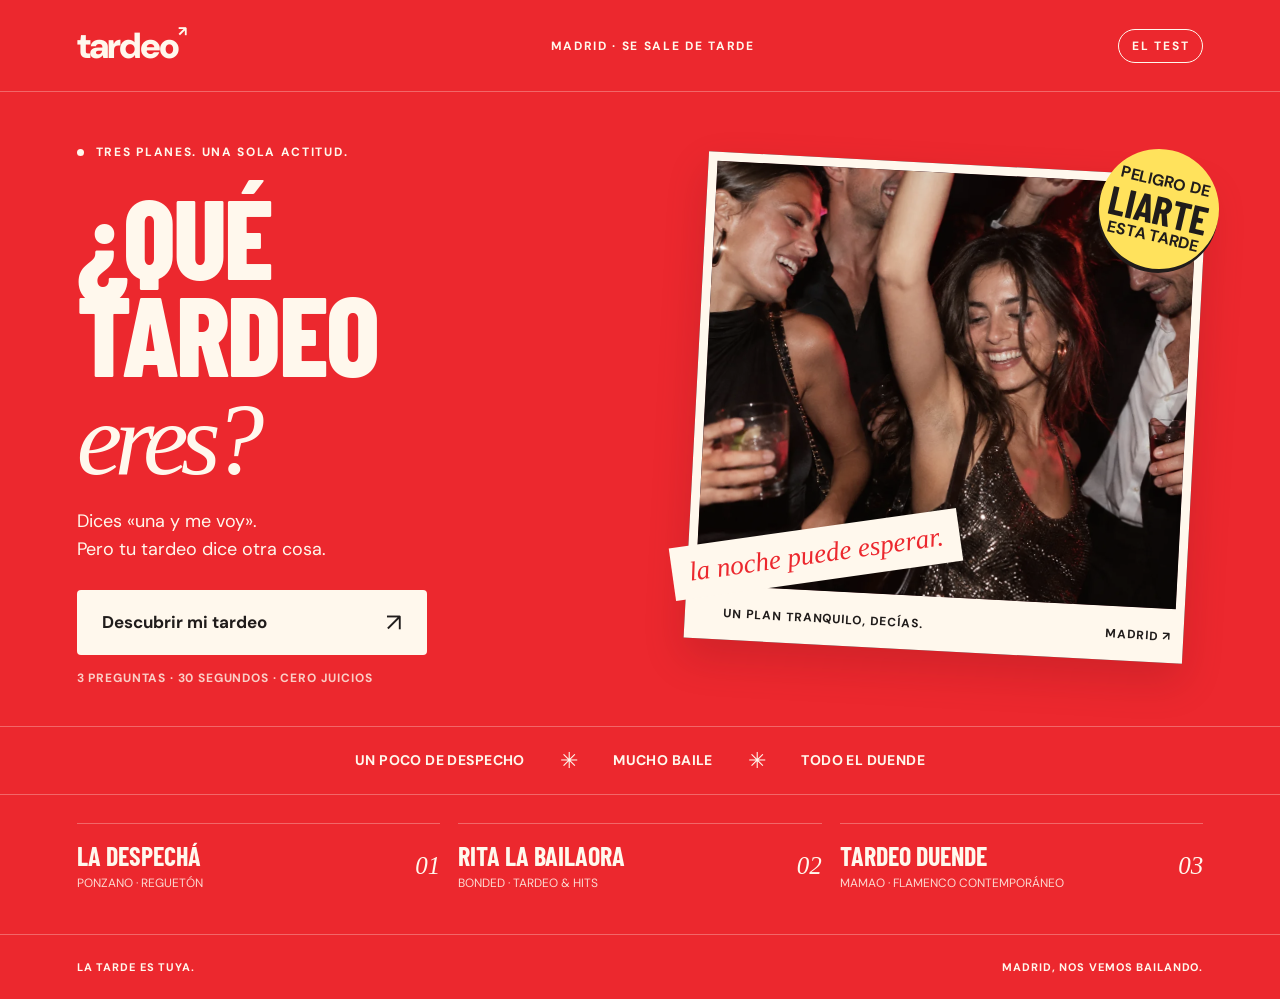
==== tardeo/index.html @ af826b69 "Añadir index.html al quiz de tres preguntas ¿Qué tardeo eres?" ====
<!doctype html>
<html lang="es"><head><meta charset="utf-8"><meta name="viewport" content="width=device-width, initial-scale=1"><meta name="theme-color" content="#ec282e"><title>¿Qué tardeo eres? · Madrid</title><meta name="description" content="Tres preguntas. Tres tardeos. Descubre si eres La Despechá, Rita la Bailaora o Tardeo Duende."><link rel="icon" href="data:image/svg+xml,%3Csvg xmlns='http://www.w3.org/2000/svg' viewBox='0 0 32 32'%3E%3Crect width='32' height='32' rx='8' fill='%23ec282e'/%3E%3Ctext x='16' y='24' text-anchor='middle' font-family='sans-serif' font-size='26' font-weight='900' fill='%23fff7ed'%3Et%3C/text%3E%3C/svg%3E"><link rel="stylesheet" href="styles.css"><script src="image.js" defer></script><script src="config.js" defer></script><script src="app.js" defer></script></head>
<body><a class="skip" href="#main">Saltar al contenido</a><header class="topbar"><a class="wordmark" href="./" aria-label="Qué tardeo eres, inicio">tardeo<span>↗</span></a><span class="top-note">MADRID · SE SALE DE TARDE</span><span class="edition">EL TEST</span></header><main id="main" tabindex="-1"></main><footer><span>LA TARDE ES TUYA.</span><span>MADRID, NOS VEMOS BAILANDO.</span></footer><noscript><p class="noscript">Activa JavaScript para jugar al quiz. Nos encuentras en La Despechá, C. Santísima Trinidad 34; Rita la Bailaora, Bonded, C. Miguel Ángel 9; y Tardeo Duende, Sala MAMAO, C. Alberto Alcocer 48, Madrid.</p></noscript></body></html>
---- tardeo/styles.css ----
@import url('https://fonts.googleapis.com/css2?family=Barlow+Condensed:wght@600;700;800;900&family=DM+Sans:wght@400;500;600;700&display=swap');
:root{--red:#ec282e;--paper:#fff8ed;--ink:#201c1b;--yellow:#ffe25c;--line:rgba(255,248,237,.3);font-family:'DM Sans',Arial,sans-serif;color:var(--paper);background:var(--red);font-synthesis:none}*{box-sizing:border-box}body{margin:0}button,a{-webkit-tap-highlight-color:transparent}button,input{font:inherit}button,a{touch-action:manipulation}button{cursor:pointer}a{color:inherit}button:focus-visible,a:focus-visible{outline:3px solid currentColor;outline-offset:5px}button:disabled{cursor:default}h1,h2,h3,p{margin:0}button{color:inherit}.topbar{height:92px;max-width:1400px;margin:auto;padding:0 6%;display:flex;align-items:center;justify-content:space-between;border-bottom:1px solid var(--line)}.wordmark{text-decoration:none;font-weight:900;letter-spacing:-2px;font-size:36px}.wordmark span{font-size:14px;vertical-align:top;letter-spacing:0}.top-note,.edition,.eyebrow,.micro,footer,.tag{font-size:12px;letter-spacing:.14em;font-weight:700}.edition{border:1px solid currentColor;padding:8px 13px;border-radius:30px}.hero{max-width:1400px;margin:auto;padding:52px 6% 40px;display:grid;grid-template-columns:1.05fr 1fr;gap:5%;align-items:center;min-height:620px}.eyebrow{display:flex;gap:12px;align-items:center}.eyebrow:before{content:'';height:7px;width:7px;background:currentColor;border-radius:50%}.hero h1{font-family:'Barlow Condensed','Arial Narrow',Impact,sans-serif;font-size:clamp(86px,8.8vw,136px);font-weight:800;letter-spacing:-.025em;line-height:.86;text-transform:uppercase;margin:27px 0 24px}.hero h1 em{font-family:Georgia,serif;font-size:.91em;font-weight:400;letter-spacing:-.075em;text-transform:lowercase}.intro{font-size:18px;line-height:1.55;max-width:350px;margin-bottom:26px}.primary{border:0;background:var(--paper);color:var(--ink);padding:20px 25px;min-height:62px;display:flex;justify-content:space-between;gap:35px;align-items:center;font-weight:700;text-decoration:none;font-size:17px;border-radius:4px;transition:transform .2s,background .2s}.primary:hover{transform:translateY(-2px);background:var(--yellow)}.hero .primary{width:min(100%,350px)}.arrow{font-size:25px;font-weight:400;line-height:1}.micro{font-size:12px;letter-spacing:.07em;opacity:.8;margin-top:15px}.hero-art{position:relative;align-self:stretch;min-height:500px;margin:5px 0 15px}.photo-frame{position:absolute;inset:15px 8px 20px 15px;background:#3b161c;transform:rotate(3deg);border:9px solid var(--paper);border-bottom:54px solid var(--paper);box-shadow:0 18px 40px #650e1933;overflow:hidden}.photo-frame img{height:100%;width:100%;object-fit:cover;object-position:center 40%;filter:saturate(.8)}.photo-caption{position:absolute;bottom:38px;left:42px;right:32px;color:var(--ink);transform:rotate(3deg);font-size:12px;font-weight:700;letter-spacing:.08em;display:flex;justify-content:space-between}.sticker{position:absolute;top:0;right:-16px;width:120px;height:120px;background:var(--yellow);color:var(--ink);border-radius:50%;transform:rotate(13deg);display:grid;align-content:center;text-align:center;line-height:1;font-size:16px;font-weight:700;box-shadow:0 4px 0 #201c1b}.sticker strong{font-family:'Barlow Condensed',Impact,sans-serif;font-size:40px}.photo-label{position:absolute;left:-10px;bottom:90px;background:var(--paper);color:var(--red);padding:11px 17px;font-family:Georgia,serif;font-style:italic;font-size:27px;transform:rotate(-8deg)}.ticker{border-top:1px solid var(--line);border-bottom:1px solid var(--line);padding:19px 4%;display:flex;justify-content:center;align-items:center;gap:35px;font-size:14px;font-weight:700;letter-spacing:.03em}.ticker b{font-size:22px}.lineup{max-width:1400px;margin:auto;padding:28px 6% 42px;display:grid;grid-template-columns:repeat(3,1fr);gap:18px}.brand-mini{border-top:1px solid var(--line);padding-top:16px;display:flex;justify-content:space-between;gap:10px;align-items:center}.brand-mini strong{display:block;font-family:'Barlow Condensed',Impact,sans-serif;font-size:26px}.brand-mini small{font-size:12px;opacity:.85}.brand-mini span{font-family:Georgia,serif;font-size:25px;font-style:italic}footer{padding:25px 6%;max-width:1400px;margin:auto;border-top:1px solid var(--line);display:flex;justify-content:space-between;gap:20px;font-size:11px;letter-spacing:.08em}.skip{position:fixed;top:-70px;left:15px;background:var(--ink);padding:15px;z-index:20}.skip:focus{top:10px}.noscript{padding:30px}.quiz-shell{max-width:760px;margin:0 auto;padding:40px 24px 70px;min-height:calc(100svh - 158px)}.quiz-meta{display:flex;align-items:center;justify-content:space-between;margin-bottom:22px;font-size:14px}.text-button{background:none;border:0;text-decoration:underline;text-underline-offset:4px;padding:12px 0;font-size:14px}.progress{height:4px;background:#ffffff35;margin-bottom:40px;border-radius:5px;overflow:hidden}.progress i{display:block;height:100%;background:var(--paper);transition:width .3s}.question-title{font-family:'Barlow Condensed',Impact,sans-serif;font-size:clamp(42px,7vw,65px);line-height:1.03;text-transform:uppercase;letter-spacing:-.02em;margin:14px 0}.question-note{font-size:16px;opacity:.85;margin-bottom:27px;line-height:1.5}.answers{display:grid;gap:12px}.answer{display:flex;align-items:center;gap:18px;padding:21px;text-align:left;border:1px solid #fff8ed80;background:transparent;border-radius:5px;font-size:17px;line-height:1.4;min-height:82px;transition:background .15s,transform .15s}.answer:hover,.answer[aria-pressed=true]{background:var(--paper);color:var(--ink);transform:translateX(3px)}.answer-letter{border:1px solid currentColor;border-radius:50%;width:32px;height:32px;display:grid;place-items:center;flex-shrink:0;font-size:13px}.next{width:100%;margin-top:25px}.next:disabled{opacity:.45;transform:none}.analysis{min-height:calc(100svh - 158px);padding:70px 24px;display:grid;place-content:center;text-align:center}.analysis h1{font-family:'Barlow Condensed',Impact,sans-serif;font-size:clamp(42px,7vw,76px);line-height:1;text-transform:uppercase;max-width:600px;margin:30px 0 20px}.spinner{height:100px;width:100px;border:2px solid #fff8ed44;border-top:5px solid var(--paper);border-radius:50%;margin:auto;animation:spin 1s linear infinite}.analysis p{min-height:48px;line-height:1.5}.result-page{--accent:var(--red);--surface:var(--paper);background:var(--surface);color:var(--accent);min-height:80vh;padding:45px 6% 60px}.result-page.despecha{--surface:#201518;--accent:#ff666c}.result-page.rita{--surface:#ffe25c;--accent:#98212a}.result-page.duende{--surface:#fff8ed;--accent:#b7222b}.result-main{max-width:1100px;margin:auto;display:grid;grid-template-columns:1.1fr 1fr;gap:60px;align-items:center}.result-title{font-family:'Barlow Condensed',Impact,sans-serif;text-transform:uppercase;font-size:clamp(58px,8vw,110px);line-height:.9;letter-spacing:-.03em;margin:23px 0}.rita .result-title{font-family:Georgia,serif;text-transform:none;font-style:italic;line-height:.95;font-weight:400;font-size:clamp(56px,6.8vw,94px)}.duende .result-title{font-weight:900;letter-spacing:-.045em}.diagnosis{font-size:23px;line-height:1.35;max-width:530px;margin-bottom:20px}.result-description{font-size:16px;line-height:1.65;max-width:510px}.tags{display:flex;flex-wrap:wrap;gap:8px;margin:25px 0}.tag{border:1px solid currentColor;border-radius:30px;padding:8px 11px;font-size:11px;letter-spacing:.04em}.result-visual{position:relative;min-height:400px;border:1px solid currentColor;padding:18px;display:flex;align-items:center;justify-content:center;text-align:center;overflow:hidden}.result-visual img{position:absolute;inset:0;width:100%;height:100%;object-fit:cover;opacity:.38;filter:grayscale(1)}.result-visual:after{content:'';position:absolute;inset:0;background:linear-gradient(0deg,#160e16aa,transparent)}.brand-poster{position:relative;z-index:1;font-family:'Barlow Condensed',Impact,sans-serif;font-size:clamp(48px,6vw,83px);line-height:.95;color:var(--paper);text-transform:uppercase;transform:rotate(-7deg)}.rita .brand-poster{font-family:Georgia,serif;font-style:italic;text-transform:none;color:var(--yellow);transform:rotate(-6deg)}.duende .brand-poster{font-weight:900;color:white;transform:none;letter-spacing:-.04em;border-top:5px solid;border-bottom:5px solid;padding:16px 0}.location{margin-top:30px;padding-top:22px;border-top:1px solid;line-height:1.7;font-size:16px}.location strong{display:block}.result-page .primary{margin-top:20px;background:var(--accent);color:var(--surface)}.others{max-width:1100px;margin:50px auto 0;padding-top:30px;border-top:1px solid}.others h2{font-family:'Barlow Condensed',Impact,sans-serif;font-size:32px;text-transform:uppercase}.others>p{margin:8px 0 22px;font-size:16px}.other-grid{display:grid;grid-template-columns:1fr 1fr;gap:16px}.other-card{color:inherit;background:transparent;border:1px solid currentColor;padding:22px;text-align:left;display:flex;flex-direction:column;align-items:flex-start;gap:10px}.other-card h3{font-family:'Barlow Condensed',Impact,sans-serif;font-size:28px}.other-card p{line-height:1.5;font-size:15px}.other-card span{font-size:14px;text-decoration:underline;text-underline-offset:4px}.restart{display:block;margin:25px auto 0}.enter{animation:enter .3s ease-out}@keyframes spin{to{transform:rotate(360deg)}}@keyframes enter{from{opacity:0;transform:translateY(10px)}to{opacity:1;transform:translateY(0)}}
@media(min-width:1500px){.hero{min-height:690px}.hero-art{min-height:570px}}@media(max-width:700px){.topbar{height:70px;padding:0 6%}.wordmark{font-size:29px}.top-note{display:none}.edition{font-size:11px}.hero{padding-top:30px;grid-template-columns:1fr;gap:20px;min-height:0}.hero h1{font-size:clamp(83px,21vw,125px);margin:20px 0}.eyebrow{font-size:11px}.intro{font-size:16px;max-width:310px;margin-bottom:20px}.hero .primary{width:100%;max-width:100%}.hero-art{min-height:330px;margin:8px 15px 0}.photo-frame{inset:10px 0 15px 0;border-bottom-width:44px}.photo-frame img{object-position:center 35%}.sticker{width:90px;height:90px;right:-15px;font-size:12px}.sticker strong{font-size:32px}.photo-caption{bottom:29px;left:18px;font-size:10px}.photo-label{font-size:23px;bottom:65px;left:-15px}.ticker{padding:15px 5%;gap:12px;font-size:10px;letter-spacing:0}.ticker b{font-size:17px}.lineup{padding:24px 6%;gap:13px;grid-template-columns:1fr}.brand-mini{padding:14px 0 0}.brand-mini strong{font-size:24px}.brand-mini small{font-size:12px}footer{font-size:10px;align-items:center}.quiz-shell{padding-top:22px}.progress{margin-bottom:28px}.answer{padding:17px 15px;min-height:84px;font-size:16px;gap:12px}.result-page{padding:30px 6% 40px}.result-main{grid-template-columns:1fr;gap:26px}.result-visual{min-height:280px}.brand-poster{font-size:68px}.diagnosis{font-size:22px}.other-grid{grid-template-columns:1fr}.others{margin-top:32px}.result-title{font-size:72px}.rita .result-title{font-size:64px}}
@media(prefers-reduced-motion:reduce){*,*:before,*:after{animation:none!important;transition:none!important;scroll-behavior:auto!important}}
main:focus{outline:none}.hero>div{min-width:0}
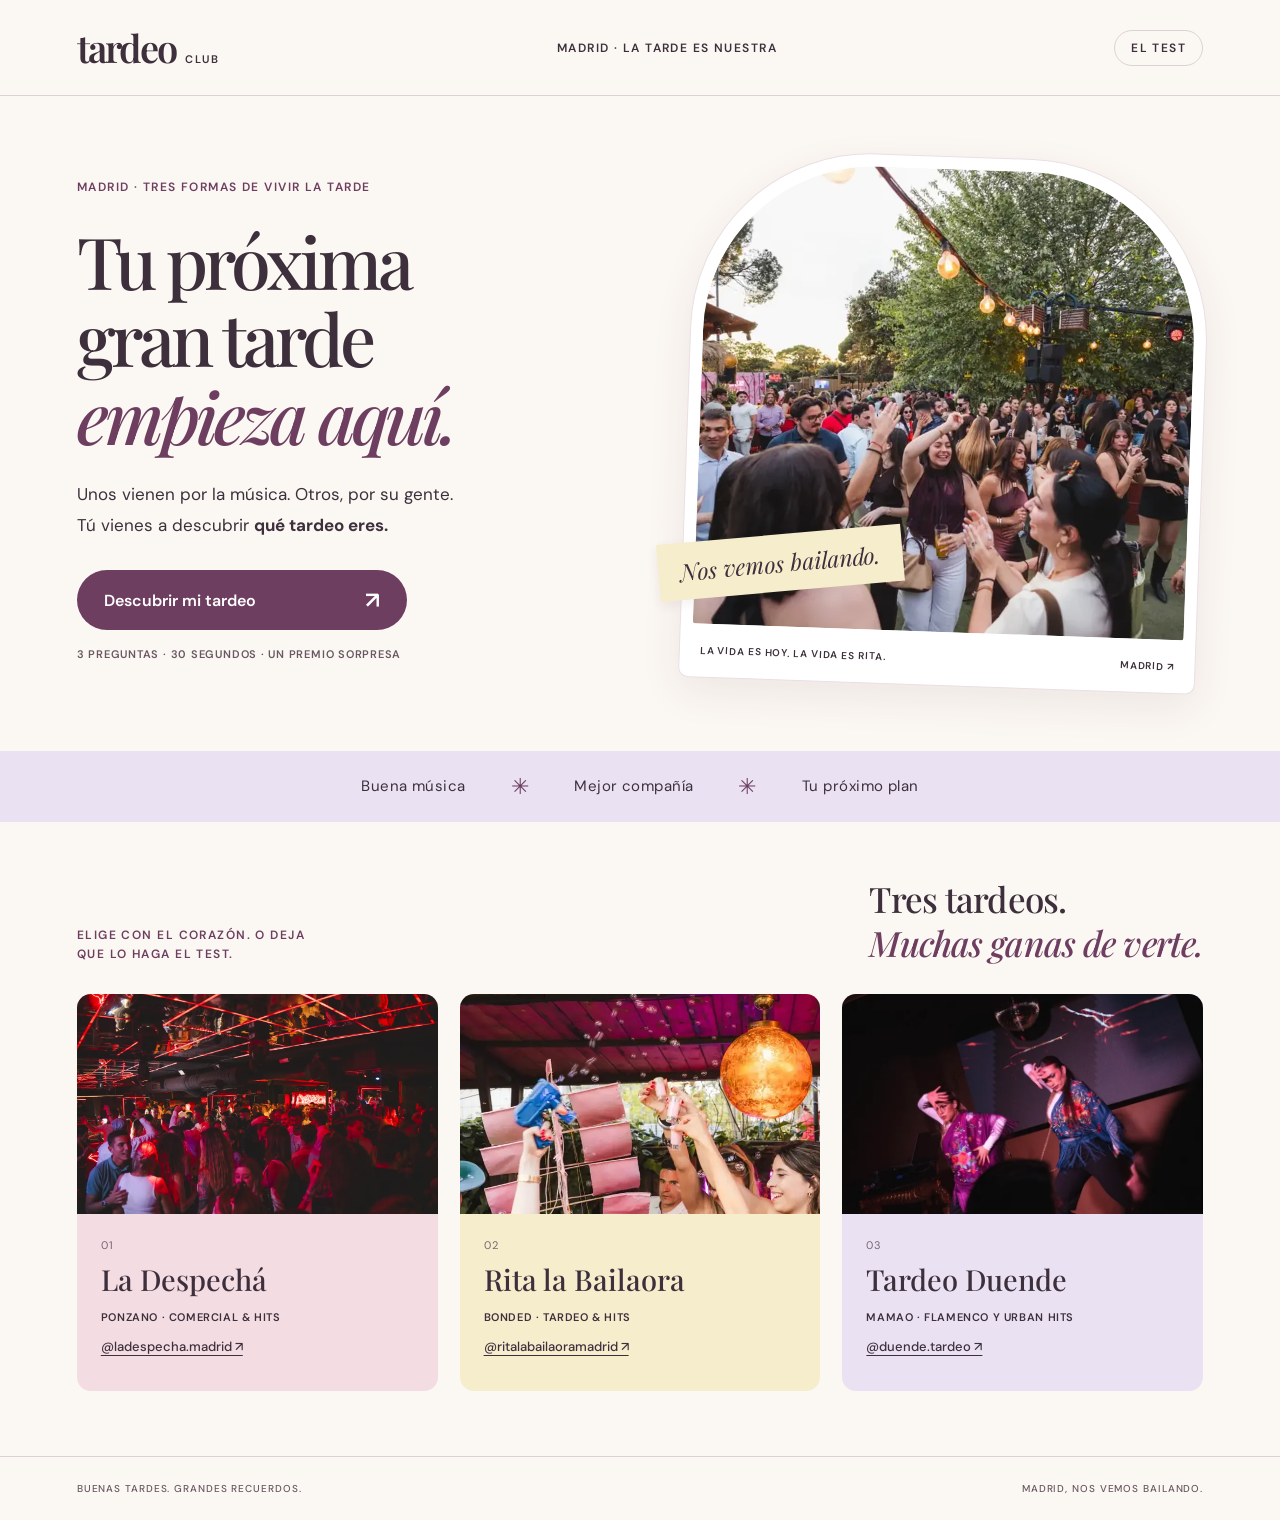
==== commit 35853ed7: "Rediseñar el quiz con colores pastel y fotos reales de cada tardeo" ====
--- a/tardeo/index.html
+++ b/tardeo/index.html
@@ -1,3 +1,3 @@
 <!doctype html>
-<html lang="es"><head><meta charset="utf-8"><meta name="viewport" content="width=device-width, initial-scale=1"><meta name="theme-color" content="#ec282e"><title>¿Qué tardeo eres? · Madrid</title><meta name="description" content="Tres preguntas. Tres tardeos. Descubre si eres La Despechá, Rita la Bailaora o Tardeo Duende."><link rel="icon" href="data:image/svg+xml,%3Csvg xmlns='http://www.w3.org/2000/svg' viewBox='0 0 32 32'%3E%3Crect width='32' height='32' rx='8' fill='%23ec282e'/%3E%3Ctext x='16' y='24' text-anchor='middle' font-family='sans-serif' font-size='26' font-weight='900' fill='%23fff7ed'%3Et%3C/text%3E%3C/svg%3E"><link rel="stylesheet" href="styles.css"><script src="image.js" defer></script><script src="config.js" defer></script><script src="app.js" defer></script></head>
-<body><a class="skip" href="#main">Saltar al contenido</a><header class="topbar"><a class="wordmark" href="./" aria-label="Qué tardeo eres, inicio">tardeo<span>↗</span></a><span class="top-note">MADRID · SE SALE DE TARDE</span><span class="edition">EL TEST</span></header><main id="main" tabindex="-1"></main><footer><span>LA TARDE ES TUYA.</span><span>MADRID, NOS VEMOS BAILANDO.</span></footer><noscript><p class="noscript">Activa JavaScript para jugar al quiz. Nos encuentras en La Despechá, C. Santísima Trinidad 34; Rita la Bailaora, Bonded, C. Miguel Ángel 9; y Tardeo Duende, Sala MAMAO, C. Alberto Alcocer 48, Madrid.</p></noscript></body></html>
+<html lang="es"><head><meta charset="utf-8"><meta name="viewport" content="width=device-width, initial-scale=1"><meta name="theme-color" content="#fbf7f2"><title>¿Qué tardeo eres? · Madrid</title><meta name="description" content="Tres preguntas. Tres tardeos. Descubre si eres La Despechá, Rita la Bailaora o Tardeo Duende."><link rel="icon" href="data:image/svg+xml,%3Csvg xmlns='http://www.w3.org/2000/svg' viewBox='0 0 32 32'%3E%3Crect width='32' height='32' rx='8' fill='%23ec282e'/%3E%3Ctext x='16' y='24' text-anchor='middle' font-family='sans-serif' font-size='26' font-weight='900' fill='%23fff7ed'%3Et%3C/text%3E%3C/svg%3E"><link rel="stylesheet" href="styles.css"><script src="photo-despecha1.js" defer></script><script src="photo-despecha2.js" defer></script><script src="photo-despecha3.js" defer></script><script src="photo-duende1.js" defer></script><script src="photo-duende2.js" defer></script><script src="photo-rita1.js" defer></script><script src="photo-rita2.js" defer></script><script src="photo-rita3.js" defer></script><script src="config.js" defer></script><script src="app.js" defer></script></head>
+<body><a class="skip" href="#main">Saltar al contenido</a><header class="topbar"><a class="wordmark" href="./" aria-label="Qué tardeo eres, inicio">tardeo<span>club</span></a><span class="top-note">MADRID · LA TARDE ES NUESTRA</span><span class="edition">EL TEST</span></header><main id="main" tabindex="-1"></main><footer><span>BUENAS TARDES. GRANDES RECUERDOS.</span><span>MADRID, NOS VEMOS BAILANDO.</span></footer><noscript><p class="noscript">Activa JavaScript para jugar al quiz. Nos encuentras en La Despechá, C. Santísima Trinidad 34; Rita la Bailaora, Bonded, C. Miguel Ángel 9; y Tardeo Duende, Sala MAMAO, C. Alberto Alcocer 48, Madrid.</p></noscript></body></html>
--- a/tardeo/styles.css
+++ b/tardeo/styles.css
@@ -1,5 +1,6 @@
-@import url('https://fonts.googleapis.com/css2?family=Barlow+Condensed:wght@600;700;800;900&family=DM+Sans:wght@400;500;600;700&display=swap');
-:root{--red:#ec282e;--paper:#fff8ed;--ink:#201c1b;--yellow:#ffe25c;--line:rgba(255,248,237,.3);font-family:'DM Sans',Arial,sans-serif;color:var(--paper);background:var(--red);font-synthesis:none}*{box-sizing:border-box}body{margin:0}button,a{-webkit-tap-highlight-color:transparent}button,input{font:inherit}button,a{touch-action:manipulation}button{cursor:pointer}a{color:inherit}button:focus-visible,a:focus-visible{outline:3px solid currentColor;outline-offset:5px}button:disabled{cursor:default}h1,h2,h3,p{margin:0}button{color:inherit}.topbar{height:92px;max-width:1400px;margin:auto;padding:0 6%;display:flex;align-items:center;justify-content:space-between;border-bottom:1px solid var(--line)}.wordmark{text-decoration:none;font-weight:900;letter-spacing:-2px;font-size:36px}.wordmark span{font-size:14px;vertical-align:top;letter-spacing:0}.top-note,.edition,.eyebrow,.micro,footer,.tag{font-size:12px;letter-spacing:.14em;font-weight:700}.edition{border:1px solid currentColor;padding:8px 13px;border-radius:30px}.hero{max-width:1400px;margin:auto;padding:52px 6% 40px;display:grid;grid-template-columns:1.05fr 1fr;gap:5%;align-items:center;min-height:620px}.eyebrow{display:flex;gap:12px;align-items:center}.eyebrow:before{content:'';height:7px;width:7px;background:currentColor;border-radius:50%}.hero h1{font-family:'Barlow Condensed','Arial Narrow',Impact,sans-serif;font-size:clamp(86px,8.8vw,136px);font-weight:800;letter-spacing:-.025em;line-height:.86;text-transform:uppercase;margin:27px 0 24px}.hero h1 em{font-family:Georgia,serif;font-size:.91em;font-weight:400;letter-spacing:-.075em;text-transform:lowercase}.intro{font-size:18px;line-height:1.55;max-width:350px;margin-bottom:26px}.primary{border:0;background:var(--paper);color:var(--ink);padding:20px 25px;min-height:62px;display:flex;justify-content:space-between;gap:35px;align-items:center;font-weight:700;text-decoration:none;font-size:17px;border-radius:4px;transition:transform .2s,background .2s}.primary:hover{transform:translateY(-2px);background:var(--yellow)}.hero .primary{width:min(100%,350px)}.arrow{font-size:25px;font-weight:400;line-height:1}.micro{font-size:12px;letter-spacing:.07em;opacity:.8;margin-top:15px}.hero-art{position:relative;align-self:stretch;min-height:500px;margin:5px 0 15px}.photo-frame{position:absolute;inset:15px 8px 20px 15px;background:#3b161c;transform:rotate(3deg);border:9px solid var(--paper);border-bottom:54px solid var(--paper);box-shadow:0 18px 40px #650e1933;overflow:hidden}.photo-frame img{height:100%;width:100%;object-fit:cover;object-position:center 40%;filter:saturate(.8)}.photo-caption{position:absolute;bottom:38px;left:42px;right:32px;color:var(--ink);transform:rotate(3deg);font-size:12px;font-weight:700;letter-spacing:.08em;display:flex;justify-content:space-between}.sticker{position:absolute;top:0;right:-16px;width:120px;height:120px;background:var(--yellow);color:var(--ink);border-radius:50%;transform:rotate(13deg);display:grid;align-content:center;text-align:center;line-height:1;font-size:16px;font-weight:700;box-shadow:0 4px 0 #201c1b}.sticker strong{font-family:'Barlow Condensed',Impact,sans-serif;font-size:40px}.photo-label{position:absolute;left:-10px;bottom:90px;background:var(--paper);color:var(--red);padding:11px 17px;font-family:Georgia,serif;font-style:italic;font-size:27px;transform:rotate(-8deg)}.ticker{border-top:1px solid var(--line);border-bottom:1px solid var(--line);padding:19px 4%;display:flex;justify-content:center;align-items:center;gap:35px;font-size:14px;font-weight:700;letter-spacing:.03em}.ticker b{font-size:22px}.lineup{max-width:1400px;margin:auto;padding:28px 6% 42px;display:grid;grid-template-columns:repeat(3,1fr);gap:18px}.brand-mini{border-top:1px solid var(--line);padding-top:16px;display:flex;justify-content:space-between;gap:10px;align-items:center}.brand-mini strong{display:block;font-family:'Barlow Condensed',Impact,sans-serif;font-size:26px}.brand-mini small{font-size:12px;opacity:.85}.brand-mini span{font-family:Georgia,serif;font-size:25px;font-style:italic}footer{padding:25px 6%;max-width:1400px;margin:auto;border-top:1px solid var(--line);display:flex;justify-content:space-between;gap:20px;font-size:11px;letter-spacing:.08em}.skip{position:fixed;top:-70px;left:15px;background:var(--ink);padding:15px;z-index:20}.skip:focus{top:10px}.noscript{padding:30px}.quiz-shell{max-width:760px;margin:0 auto;padding:40px 24px 70px;min-height:calc(100svh - 158px)}.quiz-meta{display:flex;align-items:center;justify-content:space-between;margin-bottom:22px;font-size:14px}.text-button{background:none;border:0;text-decoration:underline;text-underline-offset:4px;padding:12px 0;font-size:14px}.progress{height:4px;background:#ffffff35;margin-bottom:40px;border-radius:5px;overflow:hidden}.progress i{display:block;height:100%;background:var(--paper);transition:width .3s}.question-title{font-family:'Barlow Condensed',Impact,sans-serif;font-size:clamp(42px,7vw,65px);line-height:1.03;text-transform:uppercase;letter-spacing:-.02em;margin:14px 0}.question-note{font-size:16px;opacity:.85;margin-bottom:27px;line-height:1.5}.answers{display:grid;gap:12px}.answer{display:flex;align-items:center;gap:18px;padding:21px;text-align:left;border:1px solid #fff8ed80;background:transparent;border-radius:5px;font-size:17px;line-height:1.4;min-height:82px;transition:background .15s,transform .15s}.answer:hover,.answer[aria-pressed=true]{background:var(--paper);color:var(--ink);transform:translateX(3px)}.answer-letter{border:1px solid currentColor;border-radius:50%;width:32px;height:32px;display:grid;place-items:center;flex-shrink:0;font-size:13px}.next{width:100%;margin-top:25px}.next:disabled{opacity:.45;transform:none}.analysis{min-height:calc(100svh - 158px);padding:70px 24px;display:grid;place-content:center;text-align:center}.analysis h1{font-family:'Barlow Condensed',Impact,sans-serif;font-size:clamp(42px,7vw,76px);line-height:1;text-transform:uppercase;max-width:600px;margin:30px 0 20px}.spinner{height:100px;width:100px;border:2px solid #fff8ed44;border-top:5px solid var(--paper);border-radius:50%;margin:auto;animation:spin 1s linear infinite}.analysis p{min-height:48px;line-height:1.5}.result-page{--accent:var(--red);--surface:var(--paper);background:var(--surface);color:var(--accent);min-height:80vh;padding:45px 6% 60px}.result-page.despecha{--surface:#201518;--accent:#ff666c}.result-page.rita{--surface:#ffe25c;--accent:#98212a}.result-page.duende{--surface:#fff8ed;--accent:#b7222b}.result-main{max-width:1100px;margin:auto;display:grid;grid-template-columns:1.1fr 1fr;gap:60px;align-items:center}.result-title{font-family:'Barlow Condensed',Impact,sans-serif;text-transform:uppercase;font-size:clamp(58px,8vw,110px);line-height:.9;letter-spacing:-.03em;margin:23px 0}.rita .result-title{font-family:Georgia,serif;text-transform:none;font-style:italic;line-height:.95;font-weight:400;font-size:clamp(56px,6.8vw,94px)}.duende .result-title{font-weight:900;letter-spacing:-.045em}.diagnosis{font-size:23px;line-height:1.35;max-width:530px;margin-bottom:20px}.result-description{font-size:16px;line-height:1.65;max-width:510px}.tags{display:flex;flex-wrap:wrap;gap:8px;margin:25px 0}.tag{border:1px solid currentColor;border-radius:30px;padding:8px 11px;font-size:11px;letter-spacing:.04em}.result-visual{position:relative;min-height:400px;border:1px solid currentColor;padding:18px;display:flex;align-items:center;justify-content:center;text-align:center;overflow:hidden}.result-visual img{position:absolute;inset:0;width:100%;height:100%;object-fit:cover;opacity:.38;filter:grayscale(1)}.result-visual:after{content:'';position:absolute;inset:0;background:linear-gradient(0deg,#160e16aa,transparent)}.brand-poster{position:relative;z-index:1;font-family:'Barlow Condensed',Impact,sans-serif;font-size:clamp(48px,6vw,83px);line-height:.95;color:var(--paper);text-transform:uppercase;transform:rotate(-7deg)}.rita .brand-poster{font-family:Georgia,serif;font-style:italic;text-transform:none;color:var(--yellow);transform:rotate(-6deg)}.duende .brand-poster{font-weight:900;color:white;transform:none;letter-spacing:-.04em;border-top:5px solid;border-bottom:5px solid;padding:16px 0}.location{margin-top:30px;padding-top:22px;border-top:1px solid;line-height:1.7;font-size:16px}.location strong{display:block}.result-page .primary{margin-top:20px;background:var(--accent);color:var(--surface)}.others{max-width:1100px;margin:50px auto 0;padding-top:30px;border-top:1px solid}.others h2{font-family:'Barlow Condensed',Impact,sans-serif;font-size:32px;text-transform:uppercase}.others>p{margin:8px 0 22px;font-size:16px}.other-grid{display:grid;grid-template-columns:1fr 1fr;gap:16px}.other-card{color:inherit;background:transparent;border:1px solid currentColor;padding:22px;text-align:left;display:flex;flex-direction:column;align-items:flex-start;gap:10px}.other-card h3{font-family:'Barlow Condensed',Impact,sans-serif;font-size:28px}.other-card p{line-height:1.5;font-size:15px}.other-card span{font-size:14px;text-decoration:underline;text-underline-offset:4px}.restart{display:block;margin:25px auto 0}.enter{animation:enter .3s ease-out}@keyframes spin{to{transform:rotate(360deg)}}@keyframes enter{from{opacity:0;transform:translateY(10px)}to{opacity:1;transform:translateY(0)}}
-@media(min-width:1500px){.hero{min-height:690px}.hero-art{min-height:570px}}@media(max-width:700px){.topbar{height:70px;padding:0 6%}.wordmark{font-size:29px}.top-note{display:none}.edition{font-size:11px}.hero{padding-top:30px;grid-template-columns:1fr;gap:20px;min-height:0}.hero h1{font-size:clamp(83px,21vw,125px);margin:20px 0}.eyebrow{font-size:11px}.intro{font-size:16px;max-width:310px;margin-bottom:20px}.hero .primary{width:100%;max-width:100%}.hero-art{min-height:330px;margin:8px 15px 0}.photo-frame{inset:10px 0 15px 0;border-bottom-width:44px}.photo-frame img{object-position:center 35%}.sticker{width:90px;height:90px;right:-15px;font-size:12px}.sticker strong{font-size:32px}.photo-caption{bottom:29px;left:18px;font-size:10px}.photo-label{font-size:23px;bottom:65px;left:-15px}.ticker{padding:15px 5%;gap:12px;font-size:10px;letter-spacing:0}.ticker b{font-size:17px}.lineup{padding:24px 6%;gap:13px;grid-template-columns:1fr}.brand-mini{padding:14px 0 0}.brand-mini strong{font-size:24px}.brand-mini small{font-size:12px}footer{font-size:10px;align-items:center}.quiz-shell{padding-top:22px}.progress{margin-bottom:28px}.answer{padding:17px 15px;min-height:84px;font-size:16px;gap:12px}.result-page{padding:30px 6% 40px}.result-main{grid-template-columns:1fr;gap:26px}.result-visual{min-height:280px}.brand-poster{font-size:68px}.diagnosis{font-size:22px}.other-grid{grid-template-columns:1fr}.others{margin-top:32px}.result-title{font-size:72px}.rita .result-title{font-size:64px}}
+@import url('https://fonts.googleapis.com/css2?family=DM+Sans:wght@400;500;600;700&family=Playfair+Display:ital,wght@0,500;0,600;0,700;1,500;1,600&display=swap');
+:root{--paper:#fbf7f2;--ink:#3d303c;--plum:#6e3e60;--pink:#f3dce2;--lavender:#eae2f3;--butter:#f6edcd;--line:#dcd1d5;font-family:'DM Sans',Arial,sans-serif;color:var(--ink);background:var(--paper);font-synthesis:none}*{box-sizing:border-box}body{margin:0}h1,h2,h3,p,figure{margin:0}button,input{font:inherit}button,a{touch-action:manipulation;-webkit-tap-highlight-color:transparent}button{cursor:pointer;color:inherit}button:disabled{cursor:default}a{color:inherit}button:focus-visible,a:focus-visible,input:focus-visible{outline:3px solid var(--plum);outline-offset:5px}main:focus{outline:none}h1,h2,h3{font-family:'Playfair Display',Georgia,serif;font-weight:500}em{font-weight:500}.topbar{max-width:1440px;margin:auto;padding:0 6%;height:96px;display:flex;align-items:center;justify-content:space-between;border-bottom:1px solid var(--line)}.wordmark{text-decoration:none;font-family:'Playfair Display',Georgia,serif;font-size:38px;font-weight:600;letter-spacing:-2px}.wordmark span{font-family:'DM Sans',Arial,sans-serif;font-size:11px;text-transform:uppercase;letter-spacing:.16em;display:inline-block;margin-left:9px}.top-note,.edition,.eyebrow,.micro{font-size:12px;font-weight:600;letter-spacing:.12em}.edition{border:1px solid var(--line);padding:9px 16px;border-radius:30px}.eyebrow{line-height:1.6;text-transform:uppercase;color:var(--plum)}.hero{max-width:1440px;margin:auto;padding:60px 6% 65px;display:grid;grid-template-columns:1.05fr 1fr;gap:6%;align-items:center}.hero-copy{min-width:0}.hero h1{font-size:clamp(58px,5.6vw,86px);letter-spacing:-.055em;line-height:1.08;margin:25px 0}.hero h1 em{color:var(--plum)}.intro{font-size:17px;line-height:1.8;max-width:470px;margin-bottom:30px}.primary{display:flex;justify-content:space-between;align-items:center;gap:25px;background:var(--plum);color:white;border:0;border-radius:100px;min-height:60px;padding:18px 27px;font-size:16px;font-weight:600;text-decoration:none;transition:background .2s,transform .2s}.primary:hover{background:#58304d;transform:translateY(-2px)}.hero .primary{width:330px;max-width:100%}.arrow{font-size:23px;line-height:1}.micro{font-size:11px;line-height:1.7;letter-spacing:.07em;margin-top:15px;color:#695863}.hero-art{position:relative;min-width:0;padding:12px 12px 0;background:#fff;transform:rotate(2deg);box-shadow:0 14px 40px #58304d14;border:1px solid #eadfe4;border-radius:180px 180px 10px 10px}.photo-frame{overflow:hidden;border-radius:170px 170px 3px 3px;aspect-ratio:1.06}.photo-frame img{display:block;width:100%;height:100%;object-fit:cover;object-position:50% 50%}.photo-caption{display:flex;justify-content:space-between;gap:10px;font-size:10px;letter-spacing:.09em;font-weight:600;padding:20px 8px}.photo-label{position:absolute;bottom:88px;left:-25px;background:var(--butter);color:var(--ink);padding:13px 22px;font-family:'Playfair Display',Georgia,serif;font-size:23px;font-style:italic;transform:rotate(-7deg);box-shadow:0 4px 12px #58304d12}.ticker{background:var(--lavender);padding:21px 6%;display:flex;justify-content:center;align-items:center;gap:45px;font-size:15px;letter-spacing:.03em}.ticker b{color:var(--plum);font-size:22px;font-weight:400}.home-brands{max-width:1440px;margin:auto;padding:55px 6% 65px}.section-heading{display:flex;align-items:end;justify-content:space-between;gap:35px;margin-bottom:30px}.section-heading>.eyebrow{max-width:260px}.section-heading h2{font-size:35px;line-height:1.25;letter-spacing:-.025em}.section-heading h2 em{color:var(--plum)}.lineup{display:grid;grid-template-columns:repeat(3,minmax(0,1fr));gap:22px}.brand-mini{background:var(--pink);border-radius:14px;overflow:hidden}.brand-mini.rita{background:var(--butter)}.brand-mini.duende{background:var(--lavender)}.brand-mini>img{display:block;width:100%;height:220px;object-fit:cover}.brand-mini.rita>img{object-position:50% 40%}.mini-copy{position:relative;padding:24px}.mini-number{font-size:11px;letter-spacing:.1em;display:block;margin-bottom:10px;color:#796772}.brand-mini h3{font-size:29px;line-height:1.2;margin-bottom:12px}.brand-mini p{font-size:11px;font-weight:600;letter-spacing:.055em;line-height:1.6}.instagram{display:inline-block;font-size:14px;font-weight:500;line-height:1.6;padding:10px 0;text-decoration-thickness:1px;text-underline-offset:4px;overflow-wrap:anywhere}.brand-mini .instagram{font-size:13px}.instagram:hover{color:var(--plum)}footer{max-width:1440px;margin:auto;border-top:1px solid var(--line);padding:25px 6%;display:flex;justify-content:space-between;gap:25px;font-size:10px;letter-spacing:.09em;font-weight:500;color:#695863}.skip{position:fixed;top:-100px;left:12px;padding:15px;background:white;color:var(--ink);z-index:99}.skip:focus{top:12px}.noscript{padding:30px}.quiz-shell{max-width:730px;margin:0 auto;padding:32px 25px 65px;min-height:calc(100svh - 166px)}.quiz-meta{display:flex;justify-content:space-between;align-items:center;font-size:13px;margin-bottom:17px;color:#6d5c68}.text-button{background:none;border:0;padding:12px 0;font-size:14px;text-decoration:underline;text-underline-offset:5px;line-height:1.5}.text-button:hover{color:var(--plum)}.progress{height:4px;background:#e8dee6;border-radius:4px;overflow:hidden;margin-bottom:40px}.progress i{height:100%;display:block;background:var(--plum);transition:width .3s}.question-title{font-size:clamp(38px,5.5vw,59px);line-height:1.13;letter-spacing:-.03em;margin:18px 0}.question-note{font-size:16px;line-height:1.65;color:#6d5c68;margin-bottom:28px}.answers{display:grid;gap:13px}.answer{background:#fff;border:1px solid #dfd3dc;border-radius:15px;padding:21px;min-height:82px;display:flex;align-items:center;gap:17px;text-align:left;font-size:16px;line-height:1.5;transition:background .2s,border-color .2s}.answer:hover{background:#f6ecf2;border-color:var(--plum)}.answer[aria-pressed=true]{background:var(--lavender);border:2px solid var(--plum);padding:20px}.answer-letter{height:33px;width:33px;display:grid;place-items:center;border:1px solid #c7b3c0;border-radius:50%;font-size:12px;flex-shrink:0}.answer[aria-pressed=true] .answer-letter{background:var(--plum);color:white;border-color:var(--plum)}.next{width:100%;margin-top:25px}.next:disabled{opacity:.45;transform:none}.analysis{min-height:calc(100svh - 166px);padding:60px 24px;display:grid;place-content:center;text-align:center}.analysis h1{font-size:clamp(40px,6vw,65px);letter-spacing:-.025em;line-height:1.15;margin:30px 0 20px}.analysis p{line-height:1.7;min-height:38px}.spinner{width:85px;height:85px;border:2px solid #e5d7e3;border-top:3px solid var(--plum);border-radius:50%;margin:auto;animation:spin 1.1s linear infinite}.name-step{max-width:690px;padding-top:45px}.name-step label{display:block;font-size:16px;font-weight:600;margin-bottom:12px}.name-step input{width:100%;min-height:66px;background:#fff;color:var(--ink);border:1px solid #ccb7c7;border-radius:12px;padding:15px 18px;font-size:22px}.name-step #name-error{margin-top:12px;color:#962838;line-height:1.5}.name-step #edit-answer{margin-top:20px}.result-page{--surface:#faeeee;--brand:#ecd0d7;--accent:#703548;background:var(--surface);color:var(--ink);padding:48px 6% 65px;min-height:80vh}.result-page.rita{--surface:#fbf7e9;--brand:#efe2af;--accent:#635129}.result-page.duende{--surface:#f1edf8;--brand:#dcd2ec;--accent:#5b456c}.result-page .eyebrow{color:var(--accent)}.result-main{max-width:1140px;margin:auto;display:grid;grid-template-columns:1.05fr 1fr;align-items:center;gap:55px}.result-main>div{min-width:0}.result-title{font-size:clamp(52px,6.5vw,86px);line-height:1.03;letter-spacing:-.045em;color:var(--accent);margin:18px 0 5px}.rita .result-title{font-style:italic}.diagnosis{font-family:'Playfair Display',Georgia,serif;font-size:24px;line-height:1.4;margin:18px 0}.result-description{font-size:16px;line-height:1.75;color:#685764;max-width:520px}.tags{display:flex;flex-wrap:wrap;gap:8px;margin-top:23px}.tag{border:1px solid #cdbfc7;border-radius:30px;font-size:11px;padding:8px 12px;letter-spacing:.03em}.result-visual{position:relative;min-width:0;aspect-ratio:1.13;overflow:hidden;border-radius:140px 140px 14px 14px;background:var(--brand)}.result-visual img{width:100%;height:100%;object-fit:cover;display:block}.rita .result-visual img{object-position:50% 35%}.image-caption{position:absolute;bottom:17px;left:18px;background:#fffcf4ed;color:#3d303c;padding:10px 17px;border-radius:30px;font-size:13px}.prize-section{max-width:1140px;margin:45px auto 0;display:grid;grid-template-columns:1.1fr 1fr;gap:40px;align-items:center}.prize-section>*{min-width:0}.prize-ticket{padding:26px;background:var(--brand);color:var(--accent);border:1px solid #ffffff;border-radius:17px;box-shadow:0 9px 25px #54384b09;overflow-wrap:anywhere}.ticket-top{display:flex;justify-content:space-between;gap:20px;font-size:10px;letter-spacing:.08em;border-bottom:1px solid #91798266;padding-bottom:16px;font-weight:600;line-height:1.5}.prize-ticket h2{font-size:clamp(32px,4vw,49px);line-height:1.15;margin:22px 0;letter-spacing:-.03em}.guest-name{display:inline-block;max-width:100%;overflow-wrap:anywhere;font-style:italic}.ticket-result{font-size:11px;letter-spacing:.05em;line-height:1.8}.ticket-result strong{display:block;font-size:22px;font-family:'Playfair Display',Georgia,serif;letter-spacing:0;font-weight:500}.ticket-insta{font-size:14px;font-weight:600;margin-top:5px}.ticket-bottom{margin-top:21px;padding-top:16px;border-top:1px dashed #91798266;font-size:10px;font-weight:600;line-height:1.6;letter-spacing:.04em}.claim-copy h3{font-size:33px;line-height:1.25;margin-bottom:15px}.claim-copy>p{font-size:16px;line-height:1.75;color:#685764}.result-page .primary{background:var(--accent);color:#fff;margin-top:23px;font-size:14px;gap:15px}.result-page .primary:hover{filter:brightness(1.1)}.claim-copy .micro{font-size:12px;letter-spacing:.01em;margin-top:14px}.venue-gallery{max-width:1140px;margin:60px auto 0}.gallery-heading{margin-bottom:24px}.gallery-heading h2{font-size:35px;line-height:1.3;margin-top:10px}.gallery-heading em{color:var(--accent)}.gallery-grid{display:flex;gap:18px;overflow-x:auto;scroll-snap-type:x mandatory;padding-bottom:12px}.gallery-grid figure{flex:1 0 0;min-width:0;scroll-snap-align:start}.gallery-grid img{width:100%;aspect-ratio:1.35;object-fit:cover;display:block;border-radius:12px}.gallery-grid figcaption{font-size:13px;line-height:1.55;padding:12px 2px;color:#685764}.result-location{max-width:1140px;margin:27px auto 0;display:flex;align-items:center;justify-content:space-between;gap:24px;padding:24px 0;border-top:1px solid #d9cbd2;border-bottom:1px solid #d9cbd2}.location{font-size:14px;line-height:1.8}.location strong{display:block;font-size:17px}.map-link{flex-shrink:0}.others{max-width:1140px;margin:48px auto 0}.others h2{font-size:34px;letter-spacing:-.025em}.others>p{font-size:16px;color:#685764;line-height:1.65;margin:12px 0 25px}.other-grid{display:grid;grid-template-columns:1fr 1fr;gap:24px}.other-card{background:#ffffff85;border:1px solid #fff;border-radius:15px;padding:20px;display:flex;flex-direction:column;align-items:flex-start;gap:8px}.other-photo{width:100%;height:210px;object-fit:cover;border-radius:9px;margin-bottom:13px}.other-card h3{font-size:30px}.other-card .instagram{padding:0 0 6px}.other-card p{font-size:14px;line-height:1.7;color:#685764}.other-card .text-button{margin-top:auto}.restart{display:block;margin:25px auto 0}.enter{animation:enter .35s ease-out}@keyframes spin{to{transform:rotate(360deg)}}@keyframes enter{from{opacity:0;transform:translateY(8px)}to{opacity:1;transform:translateY(0)}}
+@media(max-width:900px){.hero h1{font-size:58px}.hero{gap:4%}.section-heading{display:block}.section-heading>.eyebrow{max-width:none;margin-bottom:15px}.lineup{gap:15px}.mini-copy{padding:18px}.brand-mini h3{font-size:25px}.result-main{gap:30px}.result-title{font-size:60px}.claim-copy h3{font-size:28px}}
+@media(max-width:700px){.topbar{height:74px;padding:0 6%}.wordmark{font-size:31px}.wordmark span{font-size:9px;margin-left:7px}.top-note{display:none}.edition{font-size:10px;padding:8px 12px}.hero{padding:34px 6% 36px;grid-template-columns:1fr;gap:32px}.hero h1{font-size:clamp(46px,11.9vw,74px);margin:20px 0;line-height:1.08}.eyebrow{font-size:10px;letter-spacing:.1em}.intro{font-size:15px;line-height:1.75;margin-bottom:22px}.hero .primary{width:100%;min-height:58px}.hero .micro{font-size:10px;letter-spacing:.045em}.hero-art{margin:0 6px;max-width:100%;border-radius:130px 130px 10px 10px}.photo-frame{aspect-ratio:1.4;border-radius:120px 120px 3px 3px}.photo-caption{font-size:8px;padding:16px 3px}.photo-label{font-size:19px;left:-13px;bottom:62px;padding:10px 17px}.ticker{padding:17px 4%;gap:14px;font-size:10px;letter-spacing:0}.ticker b{font-size:16px}.home-brands{padding:34px 6% 40px}.section-heading h2{font-size:30px}.lineup{grid-template-columns:1fr;gap:20px}.brand-mini>img{height:205px}.mini-copy{padding:21px}.brand-mini h3{font-size:31px}.brand-mini p{font-size:11px}.brand-mini .instagram{font-size:14px}.mini-number{float:right;margin-top:8px}.quiz-shell{padding:23px 6% 40px}.quiz-meta{font-size:12px}.progress{margin-bottom:28px}.question-title{font-size:39px;margin-top:13px}.question-note{font-size:15px;margin-bottom:23px}.answer{padding:17px 15px;font-size:15px;min-height:88px;gap:12px}.answer[aria-pressed=true]{padding:16px 14px}.next{min-height:58px}.name-step{padding-top:32px}.result-page{padding:32px 6% 42px}.result-main{grid-template-columns:1fr;gap:25px}.result-title{font-size:57px}.diagnosis{font-size:23px;margin-top:14px}.result-description{font-size:15px}.result-visual{aspect-ratio:1.55;border-radius:70px 70px 12px 12px}.tags{margin-top:18px}.prize-section{grid-template-columns:1fr;margin-top:30px;gap:27px}.prize-ticket{padding:21px}.prize-ticket h2{font-size:36px}.ticket-top{font-size:9px;gap:12px}.claim-copy h3{font-size:30px}.claim-copy>p{font-size:15px}.claim-copy .primary{font-size:12px;padding:17px 19px;min-height:58px}.venue-gallery{margin-top:39px}.gallery-heading h2{font-size:31px}.gallery-grid{gap:13px;margin-right:-6vw;padding-right:6vw}.gallery-grid figure{flex:0 0 83%;min-width:0}.gallery-grid img{aspect-ratio:1.35}.gallery-grid figcaption{font-size:13px}.result-location{display:block;margin-top:20px;padding:20px 0}.map-link{display:inline-block;margin-top:7px}.others{margin-top:35px}.others h2{font-size:31px}.other-grid{grid-template-columns:1fr;gap:20px}.other-photo{height:210px}.other-card{padding:17px}.other-card h3{font-size:30px}footer{font-size:9px;padding:22px 6%;line-height:1.6;gap:17px}}
 @media(prefers-reduced-motion:reduce){*,*:before,*:after{animation:none!important;transition:none!important;scroll-behavior:auto!important}}
-main:focus{outline:none}.hero>div{min-width:0}
+@media(max-width:700px){.gallery-grid{margin-right:0;padding-right:0}}
